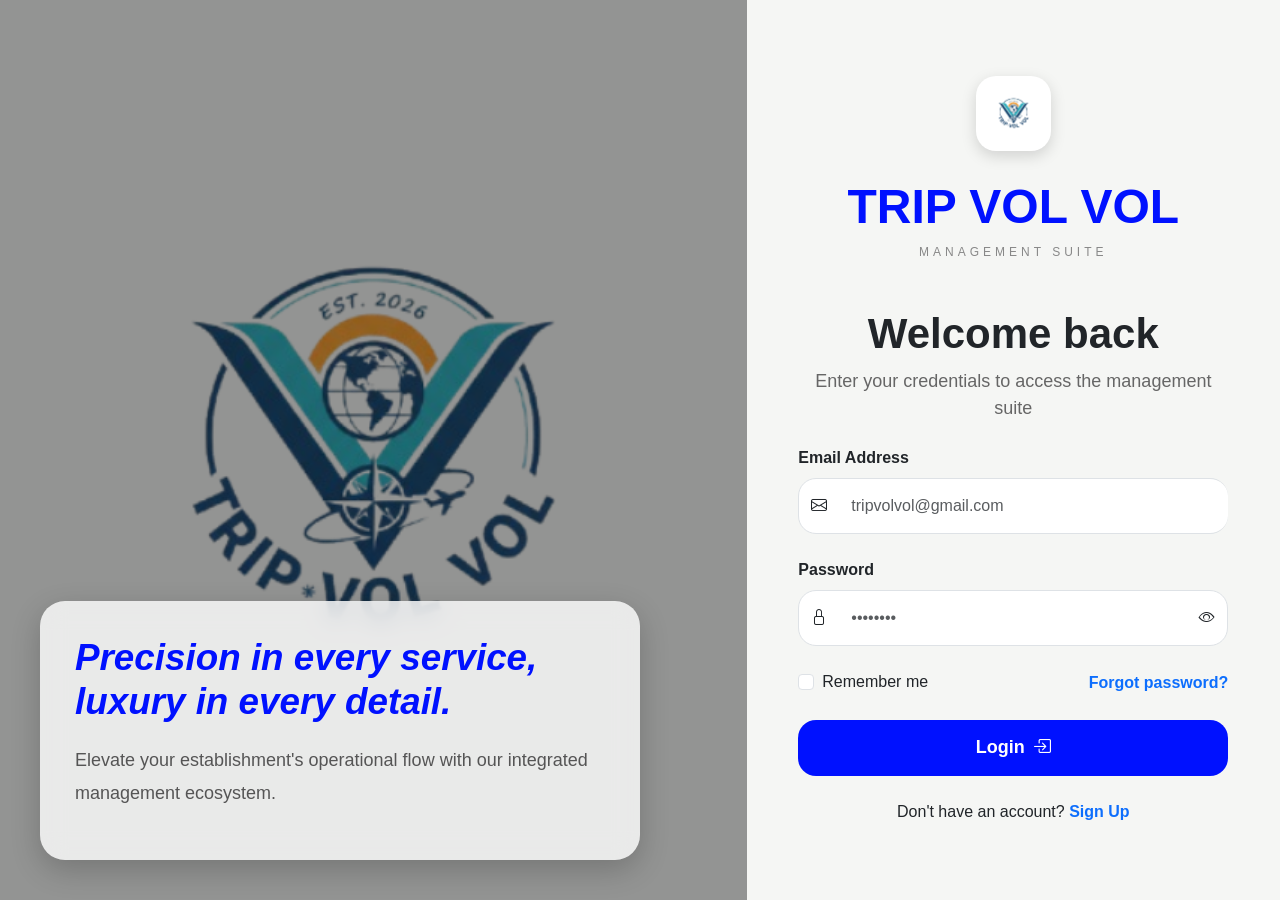
==== Home/logic.html @ b536adb8 "Initial commit" ====
<!DOCTYPE html>
<html lang="en">

<head>
    <meta charset="UTF-8">
    <meta name="viewport" content="width=device-width, initial-scale=1.0">
    <title>Trip VOL VOL Login</title>
    <link href="https://cdn.jsdelivr.net/npm/bootstrap@5.3.3/dist/css/bootstrap.min.css" rel="stylesheet">
    <link rel="shortcut icon" href="../img/image.png" type="image/x-icon">
    <link rel="stylesheet" href="https://cdn.jsdelivr.net/npm/bootstrap-icons@1.11.3/font/bootstrap-icons.min.css">
    <link rel="stylesheet" href="../Style/login.css">
</head>

<body>

    <div class="container-fluid">
        <div class="row">
            <div class="col-lg-7 d-none d-lg-block p-0 left-side">
                <img src="../img/image.png" alt="TRIP VOL VOL">
                <div class="overlay"></div>
                <div class="quote-box">
                    <h2>
                        Precision in every service, luxury in every detail.
                    </h2>
                    <p>
                        Elevate your establishment's operational flow with our
                        integrated management ecosystem.
                    </p>
                </div>
            </div>

            <!-- RIGHT -->
            <div class="col-lg-5">
                <div class="login-wrapper">
                    <div class="login-card">

                        <div class="text-center mb-5">
                            <div class="logo">
                                <div class="pic-logo">
                                    <img src="../img/image.png" alt="TRIP VOL VOL">
                                </div>
                            </div>

                            <div class="brand-title">
                                TRIP VOL VOL
                            </div>

                            <div class="brand-sub">
                                MANAGEMENT SUITE
                            </div>
                        </div>

                        <div class="text-center mb-4">
                            <h2 class="welcome-title">
                                Welcome back
                            </h2>
                            <p class="welcome-text">
                                Enter your credentials to access the management suite
                            </p>
                        </div>

                        <!-- Alert Box សម្រាប់បង្ហាញ Error/Success Messages -->
                        <div id="alertBox" class="alert d-none mb-3" role="alert"></div>

                        <form id="loginForm" onsubmit="handleLogin(event)">
                            <!-- EMAIL -->
                            <div class="mb-4">
                                <label class="form-label fw-semibold">
                                    Email Address
                                </label>
                                <div class="input-group">
                                    <span class="input-group-text">
                                        <i class="bi bi-envelope"></i>
                                    </span>
                                    <input type="email" id="email" class="form-control" placeholder="tripvolvol@gmail.com" required>
                                </div>
                            </div>

                            <!-- PASSWORD -->
                            <div class="mb-4">
                                <label class="form-label fw-semibold">
                                    Password
                                </label>
                                <div class="input-group">
                                    <span class="input-group-text">
                                        <i class="bi bi-lock"></i>
                                    </span>
                                    <input type="password" class="form-control" id="password" placeholder="••••••••" required>
                                    <span class="input-group-text toggle-password" onclick="togglePassword()">
                                        <i class="bi bi-eye" id="eyeIcon"></i>
                                    </span>
                                </div>
                            </div>

                            <!-- OPTIONS -->
                            <div class="d-flex justify-content-between align-items-center mb-4">
                                <div class="form-check">
                                    <input class="form-check-input" type="checkbox" id="remember">
                                    <label class="form-check-label" for="remember">
                                        Remember me
                                    </label>
                                </div>
                                <a href="#" class="text-primary text-decoration-none fw-semibold">
                                    Forgot password?
                                </a>
                            </div>

                            <!-- BUTTON -->
                            <button type="submit" id="loginBtn" class="btn btn-primary w-100 btn-login d-flex align-items-center justify-content-center text-white">
                                <span>Login</span>
                                <i class="bi bi-box-arrow-in-right ms-2"></i>
                            </button>
                        </form>

                        <div class="text-center mt-4">
                            <p class="mb-0">Don't have an account? <a href="./register.html" class="text-primary fw-semibold text-decoration-none">Sign Up</a></p>
                        </div>

                    </div>
                </div>
            </div>

        </div>
    </div>

    <script>
        function togglePassword() {
            const password = document.getElementById("password");
            const icon = document.getElementById("eyeIcon");

            if (password.type === "password") {
                password.type = "text";
                icon.className = "bi bi-eye-slash";
            } else {
                password.type = "password";
                icon.className = "bi bi-eye";
            }
        }

        // មុខងារ Handle Login ភ្ជាប់ទៅ Spring Boot API
        async function handleLogin(event) {
            event.preventDefault(); // ការពារ Refresh Page

            const emailInput = document.getElementById('email').value.trim();
            const passwordInput = document.getElementById('password').value.trim();
            const alertBox = document.getElementById('alertBox');
            const loginBtn = document.getElementById('loginBtn');

            // បង្ហាញ Loading Status
            loginBtn.disabled = true;
            loginBtn.querySelector('span').innerText = 'Logging in...';

            try {
                const response = await fetch('http://localhost:8080/api/auth/login', {
                    method: 'POST',
                    headers: {
                        'Content-Type': 'application/json'
                    },
                    body: JSON.stringify({
                        email: emailInput,
                        password: passwordInput
                    })
                });

                if (response.ok) {
                    const data = await response.json();
                    
                    // រក្សាទុក User data ក្នុង LocalStorage
                    localStorage.setItem('user', JSON.stringify(data));

                    alertBox.className = 'alert alert-success';
                    alertBox.innerText = 'Login successful! Redirecting...';
                    alertBox.classList.remove('d-none');

                    // បញ្ជូនទៅកាន់ Homepage បន្ទាប់ពី Login ជោគជ័យ
                    setTimeout(() => {
                        window.location.href = '../index.html';
                    }, 1000);

                } else {
                    const errorMsg = await response.text();
                    alertBox.className = 'alert alert-danger';
                    alertBox.innerText = errorMsg || 'Login failed! Please check your credentials.';
                    alertBox.classList.remove('d-none');
                }
            } catch (error) {
                console.error('Error:', error);
                alertBox.className = 'alert alert-danger';
                alertBox.innerText = 'Cannot connect to backend server. Make sure Spring Boot is running!';
                alertBox.classList.remove('d-none');
            } finally {
                loginBtn.disabled = false;
                loginBtn.querySelector('span').innerText = 'Login';
            }
        }
    </script>

</body>

</html>
---- Style/login.css ----
body {
  background: #f5f6f4;
  font-family: "Segoe UI", sans-serif;
}

/* ================= LEFT SIDE (COVER IMAGE) ================= */
.left-side {
  position: relative;
  height: 100vh;
  overflow: hidden;
}

.left-side img {
  width: 100%;
  height: 100%;
  object-fit: cover;
}

.overlay {
  position: absolute;
  inset: 0;
  background: rgba(0, 0, 0, 0.4);
}

.quote-box {
  position: absolute;
  left: 40px;
  bottom: 40px;
  max-width: 600px;
  background: rgba(255, 255, 255, 0.8);
  backdrop-filter: blur(12px);
  padding: 35px;
  border-radius: 25px;
  box-shadow: 0 10px 30px rgba(0, 0, 0, 0.2);
}

.quote-box h2 {
  color: #0011ff;
  font-style: italic;
  font-size: 2.3rem;
  font-weight: 700;
  margin-bottom: 20px;
}

.quote-box p {
  color: #555;
  font-size: 18px;
  line-height: 1.8;
}

/* ================= RIGHT SIDE (FORM WRAPPER) ================= */
.login-wrapper {
  min-height: 100vh;
  display: flex;
  justify-content: center;
  align-items: center;
  padding: 50px 25px;
}

.login-card {
  width: 100%;
  max-width: 430px;
}

/* LOGO STYLES */
.logo {
  width: 75px;
  height: 75px;
  background: #ffffff;
  border-radius: 20px;
  display: flex;
  justify-content: center;
  align-items: center;
  margin: auto;
  box-shadow: 0 5px 15px rgba(0, 0, 0, 0.15);
  overflow: hidden;
}

.pic-logo {
  width: 100%;
  height: 100%;
}

.pic-logo img {
  width: 100%;
  height: 100%;
  object-fit: cover;
  display: block;
}

.brand-title {
  color: #0011ff;
  font-weight: 800;
  font-size: 48px;
  margin-top: 20px;
}

.brand-sub {
  letter-spacing: 4px;
  color: #888;
  font-size: 12px;
}

.welcome-title {
  font-size: 42px;
  font-weight: bold;
}

.welcome-text {
  color: #666;
  font-size: 18px;
}

/* FORM CONTROL STYLES */
.form-control,
.input-group-text {
  border-radius: 18px;
  height: 56px;
}

.input-group .form-control {
  border-left: none;
  border-right: none;
}

.input-group-text {
  background: white;
}

.btn-login {
  height: 56px;
  background: #0011ff;
  border: none;
  border-radius: 18px;
  font-size: 18px;
  font-weight: 600;
}

.btn-login:hover {
  background: #000edb;
}

.toggle-password {
  cursor: pointer;
}

/* ==========================================
   RESPONSIVE DESIGN (TABLET & MOBILE)
   ========================================== */

/* 1. Tablet View (Max Width: 991px) */
@media (max-width: 991px) {
  .left-side {
    display: none;
  }

  .login-wrapper {
    padding: 40px 20px;
  }

  .brand-title {
    font-size: 38px;
  }

  .welcome-title {
    font-size: 32px;
  }

  .welcome-text {
    font-size: 16px;
  }
}

/* 2. Mobile View (Max Width: 576px) */
@media (max-width: 576px) {
  .login-wrapper {
    padding: 30px 15px;
  }

  .logo {
    width: 65px;
    height: 65px;
    border-radius: 16px;
  }

  .brand-title {
    font-size: 32px;
    margin-top: 15px;
  }

  .brand-sub {
    font-size: 10px;
    letter-spacing: 2px;
  }

  .welcome-title {
    font-size: 26px;
  }

  .welcome-text {
    font-size: 14px;
  }

  .form-control,
  .input-group-text,
  .btn-login {
    height: 50px;
    font-size: 15px;
  }

  /* តម្រឹម Remember me & Forgot password លើទូរស័ព្ទតូចៗ */
  .d-flex.justify-content-between {
    flex-direction: column;
    align-items: flex-start !important;
    gap: 10px;
  }
}
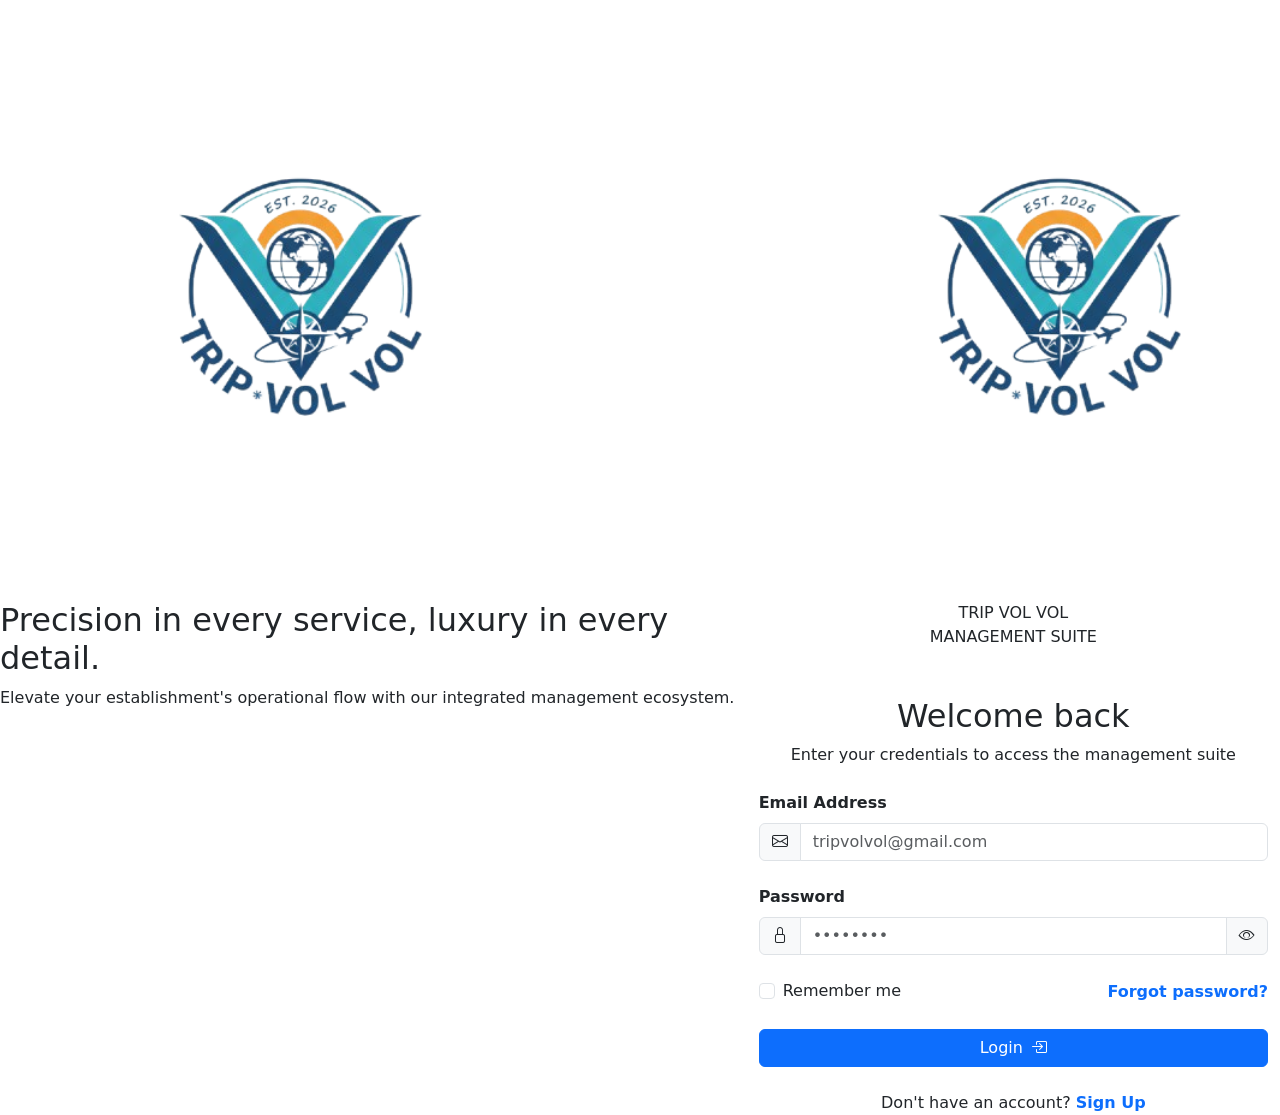
==== commit 177913f5: "Fix CSS paths for GitHub Pages" ====
--- a/Home/logic.html
+++ b/Home/logic.html
@@ -6,9 +6,9 @@
     <meta name="viewport" content="width=device-width, initial-scale=1.0">
     <title>Trip VOL VOL Login</title>
     <link href="https://cdn.jsdelivr.net/npm/bootstrap@5.3.3/dist/css/bootstrap.min.css" rel="stylesheet">
-    <link rel="shortcut icon" href="../img/image.png" type="image/x-icon">
+    <link rel="shortcut icon" href="./img/image.png" type="image/x-icon">
     <link rel="stylesheet" href="https://cdn.jsdelivr.net/npm/bootstrap-icons@1.11.3/font/bootstrap-icons.min.css">
-    <link rel="stylesheet" href="../Style/login.css">
+    <link rel="stylesheet" href="./Style/login.css">
 </head>
 
 <body>
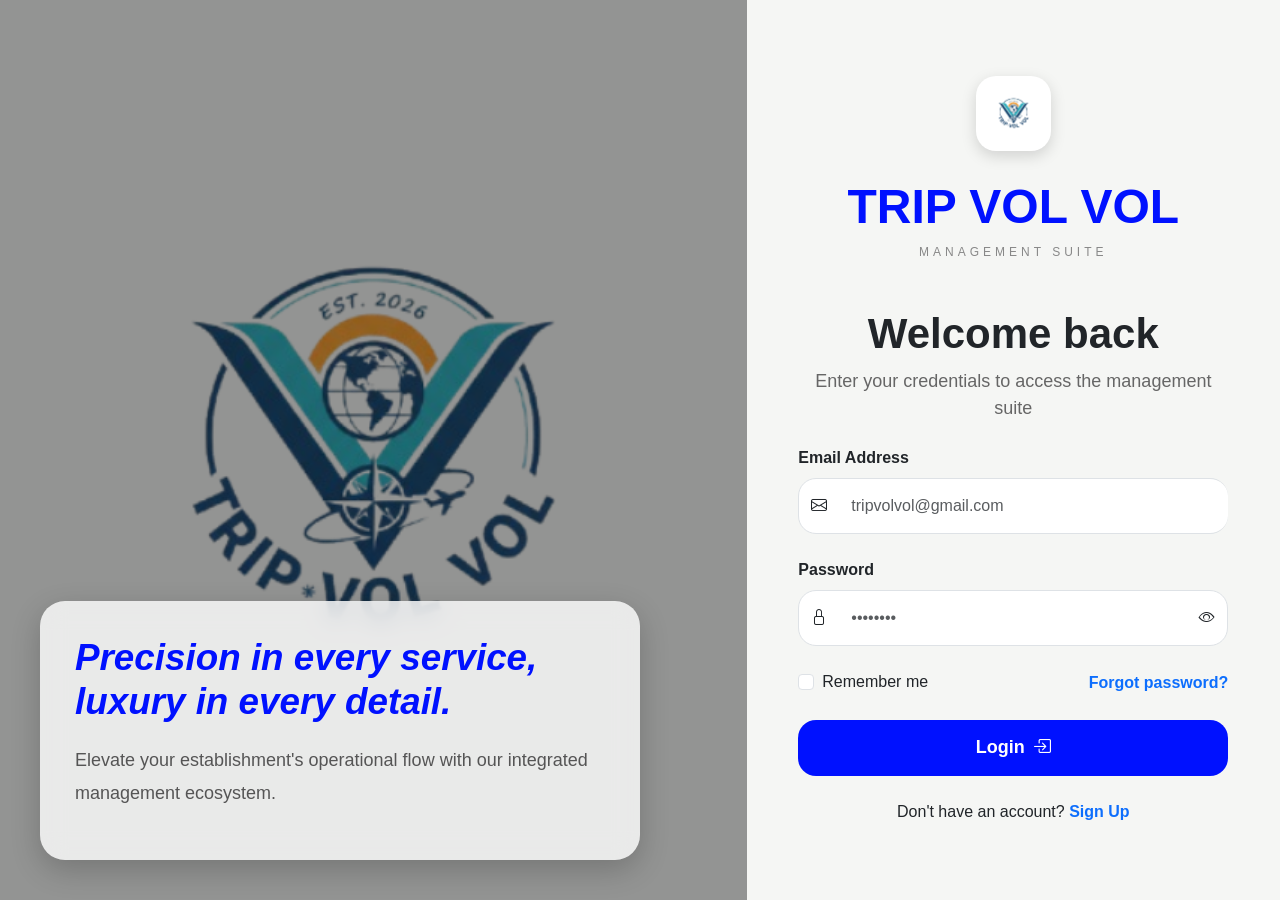
==== commit a6043f5e: "Fix relative paths for login, register, and page2 HTML files" ====
--- a/Home/logic.html
+++ b/Home/logic.html
@@ -6,9 +6,11 @@
     <meta name="viewport" content="width=device-width, initial-scale=1.0">
     <title>Trip VOL VOL Login</title>
     <link href="https://cdn.jsdelivr.net/npm/bootstrap@5.3.3/dist/css/bootstrap.min.css" rel="stylesheet">
-    <link rel="shortcut icon" href="./img/image.png" type="image/x-icon">
+    <!-- ថយ 1 level ដើម្បីទៅយក favicon ក្នុង folder img -->
+    <link rel="shortcut icon" href="../img/image.png" type="image/x-icon">
     <link rel="stylesheet" href="https://cdn.jsdelivr.net/npm/bootstrap-icons@1.11.3/font/bootstrap-icons.min.css">
-    <link rel="stylesheet" href="./Style/login.css">
+    <!-- ថយ 1 level ដើម្បីទៅយក css ក្នុង folder Style -->
+    <link rel="stylesheet" href="../Style/login.css">
 </head>
 
 <body>
@@ -113,6 +115,7 @@
                         </form>
 
                         <div class="text-center mt-4">
+                            <!-- Link ទៅ register.html ដែលនៅក្នុង Home folder ជាមួយគ្នា -->
                             <p class="mb-0">Don't have an account? <a href="./register.html" class="text-primary fw-semibold text-decoration-none">Sign Up</a></p>
                         </div>
 
--- a/Style/login.css
+++ b/Style/login.css
@@ -0,0 +1,217 @@
+body {
+  background: #f5f6f4;
+  font-family: "Segoe UI", sans-serif;
+}
+
+/* ================= LEFT SIDE (COVER IMAGE) ================= */
+.left-side {
+  position: relative;
+  height: 100vh;
+  overflow: hidden;
+}
+
+.left-side img {
+  width: 100%;
+  height: 100%;
+  object-fit: cover;
+}
+
+.overlay {
+  position: absolute;
+  inset: 0;
+  background: rgba(0, 0, 0, 0.4);
+}
+
+.quote-box {
+  position: absolute;
+  left: 40px;
+  bottom: 40px;
+  max-width: 600px;
+  background: rgba(255, 255, 255, 0.8);
+  backdrop-filter: blur(12px);
+  padding: 35px;
+  border-radius: 25px;
+  box-shadow: 0 10px 30px rgba(0, 0, 0, 0.2);
+}
+
+.quote-box h2 {
+  color: #0011ff;
+  font-style: italic;
+  font-size: 2.3rem;
+  font-weight: 700;
+  margin-bottom: 20px;
+}
+
+.quote-box p {
+  color: #555;
+  font-size: 18px;
+  line-height: 1.8;
+}
+
+/* ================= RIGHT SIDE (FORM WRAPPER) ================= */
+.login-wrapper {
+  min-height: 100vh;
+  display: flex;
+  justify-content: center;
+  align-items: center;
+  padding: 50px 25px;
+}
+
+.login-card {
+  width: 100%;
+  max-width: 430px;
+}
+
+/* LOGO STYLES */
+.logo {
+  width: 75px;
+  height: 75px;
+  background: #ffffff;
+  border-radius: 20px;
+  display: flex;
+  justify-content: center;
+  align-items: center;
+  margin: auto;
+  box-shadow: 0 5px 15px rgba(0, 0, 0, 0.15);
+  overflow: hidden;
+}
+
+.pic-logo {
+  width: 100%;
+  height: 100%;
+}
+
+.pic-logo img {
+  width: 100%;
+  height: 100%;
+  object-fit: cover;
+  display: block;
+}
+
+.brand-title {
+  color: #0011ff;
+  font-weight: 800;
+  font-size: 48px;
+  margin-top: 20px;
+}
+
+.brand-sub {
+  letter-spacing: 4px;
+  color: #888;
+  font-size: 12px;
+}
+
+.welcome-title {
+  font-size: 42px;
+  font-weight: bold;
+}
+
+.welcome-text {
+  color: #666;
+  font-size: 18px;
+}
+
+/* FORM CONTROL STYLES */
+.form-control,
+.input-group-text {
+  border-radius: 18px;
+  height: 56px;
+}
+
+.input-group .form-control {
+  border-left: none;
+  border-right: none;
+}
+
+.input-group-text {
+  background: white;
+}
+
+.btn-login {
+  height: 56px;
+  background: #0011ff;
+  border: none;
+  border-radius: 18px;
+  font-size: 18px;
+  font-weight: 600;
+}
+
+.btn-login:hover {
+  background: #000edb;
+}
+
+.toggle-password {
+  cursor: pointer;
+}
+
+/* ==========================================
+   RESPONSIVE DESIGN (TABLET & MOBILE)
+   ========================================== */
+
+/* 1. Tablet View (Max Width: 991px) */
+@media (max-width: 991px) {
+  .left-side {
+    display: none;
+  }
+
+  .login-wrapper {
+    padding: 40px 20px;
+  }
+
+  .brand-title {
+    font-size: 38px;
+  }
+
+  .welcome-title {
+    font-size: 32px;
+  }
+
+  .welcome-text {
+    font-size: 16px;
+  }
+}
+
+/* 2. Mobile View (Max Width: 576px) */
+@media (max-width: 576px) {
+  .login-wrapper {
+    padding: 30px 15px;
+  }
+
+  .logo {
+    width: 65px;
+    height: 65px;
+    border-radius: 16px;
+  }
+
+  .brand-title {
+    font-size: 32px;
+    margin-top: 15px;
+  }
+
+  .brand-sub {
+    font-size: 10px;
+    letter-spacing: 2px;
+  }
+
+  .welcome-title {
+    font-size: 26px;
+  }
+
+  .welcome-text {
+    font-size: 14px;
+  }
+
+  .form-control,
+  .input-group-text,
+  .btn-login {
+    height: 50px;
+    font-size: 15px;
+  }
+
+  /* តម្រឹម Remember me & Forgot password លើទូរស័ព្ទតូចៗ */
+  .d-flex.justify-content-between {
+    flex-direction: column;
+    align-items: flex-start !important;
+    gap: 10px;
+  }
+}
